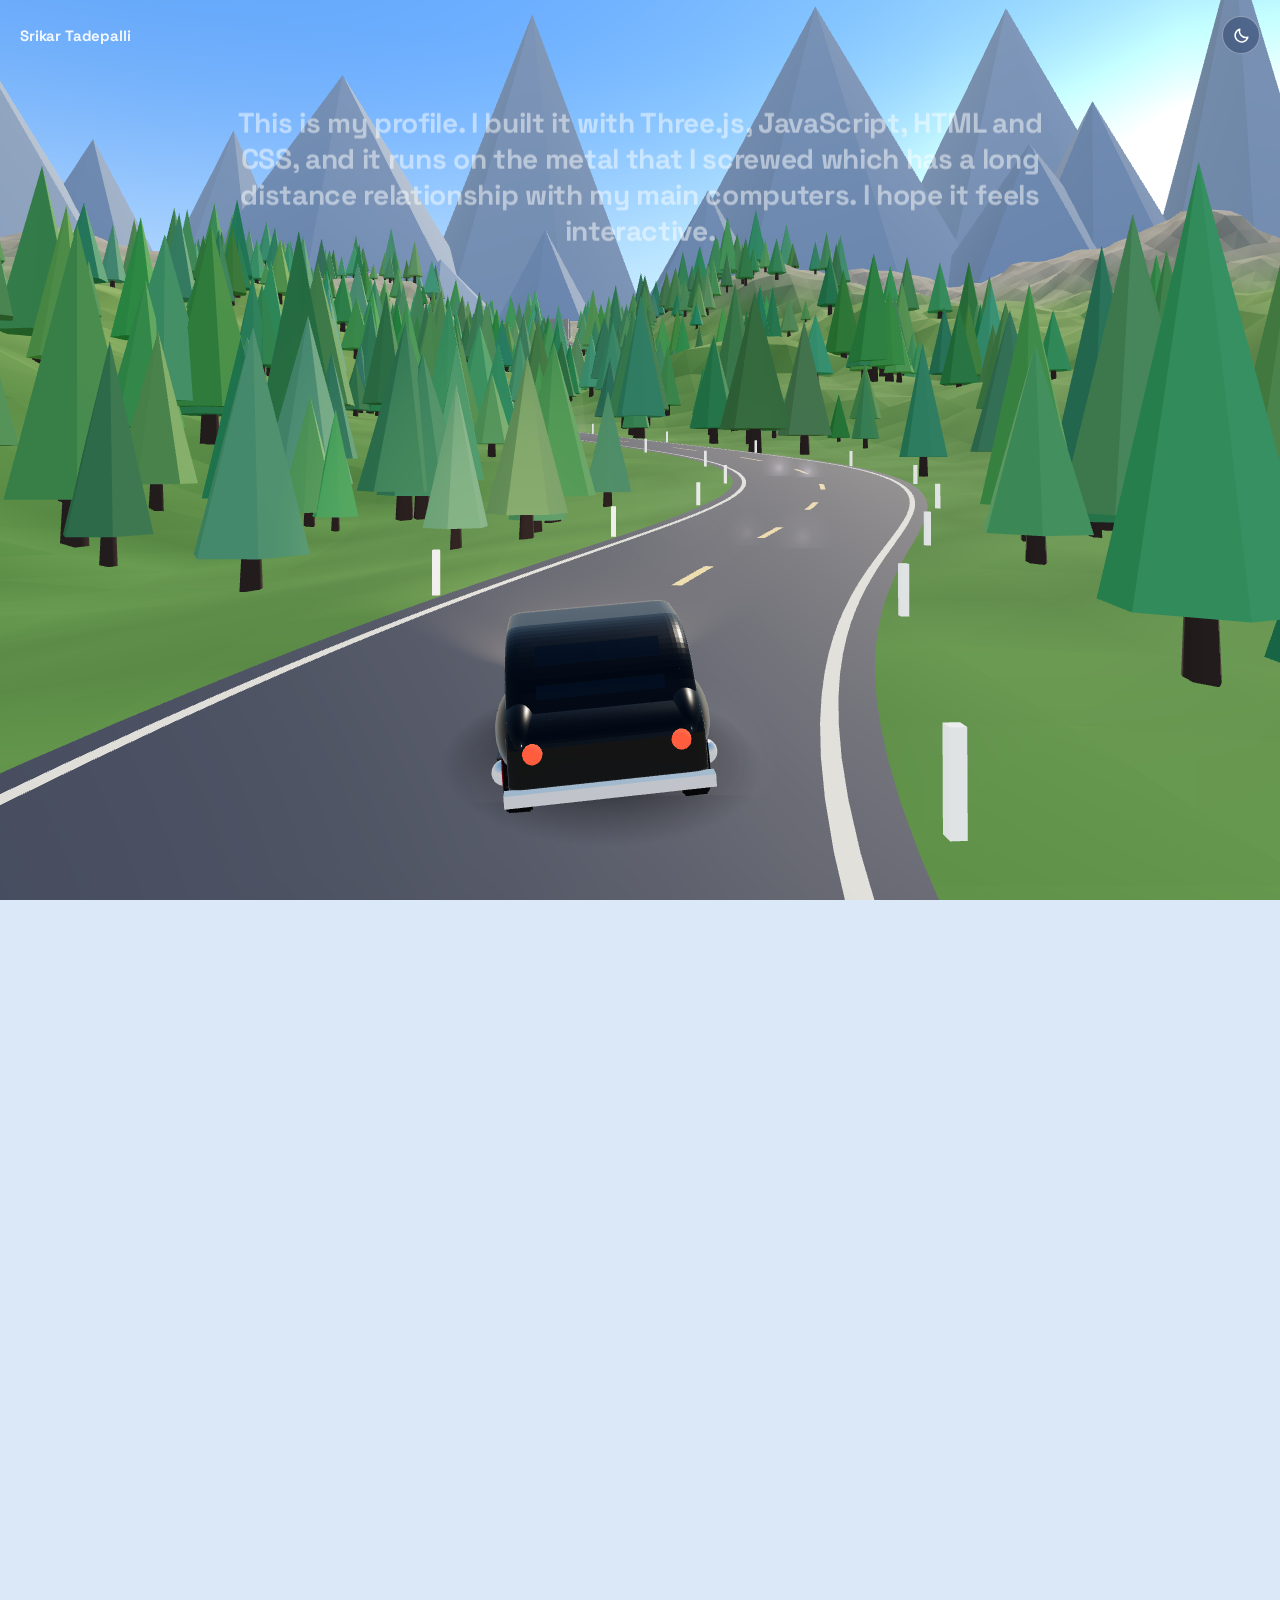
==== index.html @ aa0f2d12 "Initial commit: cinematic portfolio and classic version" ====
<!doctype html>
<html lang="en">
<head>
<meta charset="UTF-8">
<meta name="viewport" content="width=device-width, initial-scale=1.0, viewport-fit=cover">
<title>Srikar Tadepalli</title>
<meta name="description" content="Srikar Tadepalli: Computer Science graduate from Trinity College Dublin, focused on Cyber Security and AI architecture.">
<meta name="theme-color" content="#000000">
<script>try{var t=localStorage.getItem("theme");if(t!=="light"&&t!=="dark")t=matchMedia("(prefers-color-scheme: light)").matches?"light":"dark";document.documentElement.dataset.theme=t}catch(e){document.documentElement.dataset.theme="dark"}</script>
<link rel="icon" href="data:image/svg+xml,%3Csvg xmlns=%27http://www.w3.org/2000/svg%27 viewBox=%270 0 32 32%27%3E%3Crect width=%2732%27 height=%2732%27 rx=%277%27 fill=%27%23000%27/%3E%3Cpath d=%27M7 20h18l-2-7h-4l-2-3h-4l-2 3H9z%27 fill=%27%23fff%27/%3E%3C/svg%3E">
<link rel="preconnect" href="https://fonts.googleapis.com">
<link rel="preconnect" href="https://fonts.gstatic.com" crossorigin>
<link href="https://fonts.googleapis.com/css2?family=Space+Grotesk:wght@500;700&family=IBM+Plex+Sans:wght@400;500&display=swap" rel="stylesheet">
<link rel="stylesheet" href="style.css">
</head>
<body>
<div id="scroll-space"></div>
<canvas id="gl" aria-hidden="true"></canvas>
<div id="flash" aria-hidden="true"></div>
<div id="blackout" aria-hidden="true"></div>
<div id="themefade" aria-hidden="true"></div>

<header id="hud">
  <span class="brand">Srikar Tadepalli</span>
  <div class="hud-right">
    <button id="replay" type="button" hidden>Replay</button>
    <button id="theme" type="button" aria-label="Switch to light mode">
      <svg class="i-sun" viewBox="0 0 24 24" aria-hidden="true"><circle cx="12" cy="12" r="4.2"/><path d="M12 2.5v2.4M12 19.1v2.4M2.5 12h2.4M19.1 12h2.4M5.3 5.3l1.7 1.7M17 17l1.7 1.7M5.3 18.7L7 17M17 7l1.7-1.7"/></svg>
      <svg class="i-moon" viewBox="0 0 24 24" aria-hidden="true"><path d="M20 14.2A8.2 8.2 0 0 1 9.8 4a8.2 8.2 0 1 0 10.2 10.2z"/></svg>
    </button>
  </div>
</header>

<section id="intro">
  <h1>Srikar Tadepalli</h1>
  <p>Building secure systems, and the AI architecture behind them.</p>
  <div class="scroll-hint" aria-hidden="true"><span>No auto, always use manual mode</span><i></i></div>
</section>

<div id="narr">
    <p class="sky" data-in0="0.03" data-in1="0.055" data-out0="0.09" data-out1="0.11">This is my profile. I built it with Three.js, JavaScript, HTML and CSS, and it runs on the metal that I screwed which has a long distance relationship with my main computers. I hope it feels interactive.</p>
  <p class="sky" data-in0="0.11" data-in1="0.13" data-out0="0.155" data-out1="0.175">Inspired by <a href="https://www.awwwards.com/sites/joshuas-world" target="_blank" rel="noopener">Joshua's World</a> on Awwwards and <a href="https://animos.app" target="_blank" rel="noopener">animos.app</a>.</p>
  <p class="sky" data-in0="0.18" data-in1="0.20" data-out0="0.225" data-out1="0.245">Heads up, if I am hired the ride is going to be smooth but not like how this site is going to end.</p>
  <p class="sky big" data-in0="0.25" data-in1="0.27" data-out0="0.335" data-out1="0.375">Fasten your car belts.</p>
  <p class="doom" data-in0="0.70" data-in1="0.73" data-out0="0.782" data-out1="0.80">The tech industry is crashing down, and there are no humane jobs left in tech.</p>
</div>

<p id="hint">Tap a card to open it.</p>
<div id="access" aria-label="Cards"></div>

<section id="finale" aria-hidden="true" aria-label="Contact">
  <div class="fin-card">
    <div class="fin-num">06 / 06</div>
    <h2>Why this?</h2>
    <div class="fin-body detail-body"></div>
  </div>
</section>

<aside id="detail" aria-hidden="true" role="dialog" aria-modal="true" aria-labelledby="detail-title">
  <div class="detail-sheet">
    <button class="detail-close" type="button" aria-label="Close">
      <svg viewBox="0 0 24 24" aria-hidden="true"><path d="M6 6l12 12M18 6L6 18"/></svg>
    </button>
    <div class="detail-scroll">
      <div class="detail-num"></div>
      <h2 id="detail-title"></h2>
      <div class="detail-body"></div>
    </div>
  </div>
</aside>

<main id="fallback" hidden>
  <img class="avatar" src="assets/img/avatar.jpg" alt="Srikar Tadepalli">
  <h1>Srikar Tadepalli</h1>
  <p>Building secure systems, and the AI architecture behind them.</p>
  <div class="fb-list"></div>
</main>

<div id="loader"><span>Loading</span></div>

<noscript><p style="position:fixed;inset:0;display:grid;place-items:center;color:#fff;background:#000">This page needs JavaScript. Reach me at linkedin.com/in/srikartadepalli96</p></noscript>
<script type="module" src="main.js"></script>
</body>
</html>
---- style.css ----
:root { color-scheme: dark; --bg: #000; --veil: #000; --fade-bg: #000; --display: "Space Grotesk", "IBM Plex Sans", system-ui, sans-serif; --body: "IBM Plex Sans", system-ui, sans-serif; }
* { box-sizing: border-box; }
html, body { margin: 0; background: var(--bg); color: #fff; font-family: var(--body); -webkit-text-size-adjust: 100%; }
body.detail-open { overflow: hidden; }
#scroll-space { height: 950vh; pointer-events: none; }
body.fallback #scroll-space { display: none; }

#gl { position: fixed; inset: 0; width: 100%; height: 100%; display: block; z-index: 0; touch-action: pan-y; }
#flash, #blackout { position: fixed; inset: 0; pointer-events: none; opacity: 0; z-index: 5; }
#flash { background: #fff; }
#blackout { background: var(--veil); z-index: 6; }
#themefade { position: fixed; inset: 0; z-index: 90; pointer-events: none; opacity: 0; background: var(--fade-bg); transition: opacity .22s ease; }
#themefade.on { opacity: 1; }

/* HUD */
#hud { position: fixed; top: 0; left: 0; right: 0; z-index: 20; display: flex; justify-content: space-between; align-items: center; padding: max(16px, env(safe-area-inset-top)) 20px 0; pointer-events: none; }
#hud > * { pointer-events: auto; }
.hud-right { display: flex; align-items: center; gap: 8px; }
#theme { width: 38px; height: 38px; padding: 0; display: grid; place-items: center; border-radius: 50%; color: #fff; background: rgba(255,255,255,.12); border: 1px solid rgba(255,255,255,.22); cursor: pointer; backdrop-filter: blur(10px); -webkit-backdrop-filter: blur(10px); transition: background .2s; }
#theme:hover { background: rgba(255,255,255,.22); }
#theme svg { width: 19px; height: 19px; stroke: currentColor; stroke-width: 1.9; fill: none; stroke-linecap: round; stroke-linejoin: round; }
#theme .i-moon { display: none; }
html[data-theme="light"] #theme .i-sun { display: none; }
html[data-theme="light"] #theme .i-moon { display: block; }
.brand { font: 700 15px/1 var(--display); letter-spacing: -0.01em; opacity: 0; transition: opacity .4s; }
#hud.show-brand .brand { opacity: .9; }
#replay { font: 500 13px/1 var(--body); color: #fff; background: rgba(255,255,255,.12); border: 1px solid rgba(255,255,255,.22); border-radius: 999px; padding: 9px 15px; cursor: pointer; backdrop-filter: blur(10px); -webkit-backdrop-filter: blur(10px); transition: background .2s; }
#replay:hover { background: rgba(255,255,255,.22); }
#replay:focus-visible, #theme:focus-visible, .detail-close:focus-visible, .pill:focus-visible, .fb-card:focus-visible, #access button:focus-visible { outline: 2px solid #fff; outline-offset: 3px; }

/* Intro */
#intro { position: fixed; inset: 0; z-index: 10; display: flex; flex-direction: column; justify-content: flex-start; padding-top: clamp(84px, 15vh, 170px); align-items: flex-start; padding-left: clamp(22px, 7vw, 110px); padding-right: clamp(22px, 7vw, 110px); pointer-events: none; text-shadow: 0 2px 30px rgba(20,5,40,.55); }
#intro h1 { font: 700 clamp(28px, 5vw, 64px)/1 var(--display); letter-spacing: -0.03em; margin: 0; }
#intro p { font-size: clamp(15px, 1.7vw, 20px); line-height: 1.45; margin: 14px 0 0; max-width: 34ch; color: rgba(255,255,255,.82); }
.scroll-hint { position: absolute; bottom: max(26px, env(safe-area-inset-bottom)); left: 50%; transform: translateX(-50%); display: flex; flex-direction: column; align-items: center; gap: 10px; font-size: 13px; letter-spacing: .02em; color: rgba(255,255,255,.85); text-align: center; white-space: nowrap; }
.scroll-hint i { display: block; width: 1px; height: 38px; background: linear-gradient(#fff, rgba(255,255,255,0)); animation: drip 1.8s ease-in-out infinite; transform-origin: top; }
@keyframes drip { 0% { transform: scaleY(0); opacity: 1 } 60% { transform: scaleY(1); opacity: 1 } 100% { transform: scaleY(1); opacity: 0 } }

/* Narration: regular-weight text fading in across the sky; the fall line is DOM text too */
#narr { position: fixed; inset: 0; z-index: 12; pointer-events: none; }
#narr p { margin: 0; opacity: 0; will-change: opacity, transform; color: #fff; text-shadow: 0 2px 26px rgba(12,2,34,.6), 0 0 2px rgba(12,2,34,.25); }
#narr p.sky { position: absolute; left: 0; right: 0; margin: 0 auto; top: clamp(64px, 11vh, 120px); width: min(88vw, 860px); text-align: center; font: 700 clamp(18px, 2.2vw, 30px)/1.28 var(--display); letter-spacing: -0.012em; }
#narr p.sky.big { font-size: clamp(26px, 3.6vw, 48px); line-height: 1.12; }
#narr a { color: #fff; text-decoration: underline; text-underline-offset: 4px; text-decoration-thickness: 1px; pointer-events: none; }
#narr p.doom { position: fixed; left: 50%; bottom: clamp(70px, 14vh, 140px); transform: translateX(-50%); width: min(88vw, 30ch); text-align: center; font: 700 clamp(22px, 3.4vw, 40px)/1.12 var(--display); letter-spacing: -0.02em; }
@media (max-width: 640px) { #narr p.doom { bottom: auto; top: 26vh; } #narr p.sky { top: clamp(64px, 10vh, 100px); } }

#hint { position: fixed; z-index: 12; left: 50%; bottom: max(26px, env(safe-area-inset-bottom)); transform: translateX(-50%); margin: 0; font-size: 14px; color: rgba(255,255,255,.88); background: rgba(255,255,255,.1); border: 1px solid rgba(255,255,255,.18); padding: 9px 16px; border-radius: 999px; backdrop-filter: blur(10px); -webkit-backdrop-filter: blur(10px); opacity: 0; pointer-events: none; transition: opacity .5s; white-space: nowrap; }

/* keyboard access to the orbiting cards: hidden until focused */
#access { position: fixed; z-index: 14; left: 50%; bottom: 70px; transform: translateX(-50%); display: flex; flex-wrap: wrap; gap: 8px; justify-content: center; width: min(92vw, 640px); opacity: 0; pointer-events: none; }
#access:focus-within { opacity: 1; pointer-events: auto; }
#access button { font: 500 13px var(--body); color: #fff; background: rgba(20,20,30,.85); border: 1px solid rgba(255,255,255,.3); border-radius: 999px; padding: 8px 14px; cursor: pointer; }

/* Finale: "Why this?" pops after the crash */
#finale { position: fixed; inset: 0; top: 0; left: 0; right: 0; bottom: 0; z-index: 30; display: grid; place-items: center; padding: 20px; pointer-events: none; visibility: hidden; }
#finale.show { visibility: visible; }
.fin-card { width: min(100%, 580px); max-height: 88dvh; overflow-y: auto; border-radius: 30px; padding: clamp(24px, 4vw, 40px); background: linear-gradient(155deg, #3a3a42, #2a2a2f 55%, #1b1b20); box-shadow: 0 30px 80px rgba(0,0,0,.6), 0 0 0 1px rgba(255,255,255,.1) inset; transform: scale(.3) rotate(-9deg); opacity: 0; pointer-events: none; }
#finale.show .fin-card { animation: pop .75s cubic-bezier(.2,1.1,.3,1) .1s forwards; pointer-events: auto; }
@keyframes pop { 0% { transform: scale(.3) rotate(-9deg); opacity: 0 } 55% { transform: scale(1.06) rotate(1.2deg); opacity: 1 } 100% { transform: none; opacity: 1 } }
.fin-num { font: 500 15px var(--display); opacity: .7; }
.fin-card h2 { font: 700 clamp(30px, 6vw, 46px)/1.04 var(--display); letter-spacing: -0.025em; margin: 10px 0 20px; }

/* Detail card: compact, sized to its content */
#detail { position: fixed; inset: 0; z-index: 40; display: flex; align-items: center; justify-content: center; padding: 16px; background: rgba(0,0,0,0); visibility: hidden; transition: background .35s, visibility 0s .45s; }
#detail.open { visibility: visible; background: rgba(0,0,0,.6); transition: background .35s; }
.detail-sheet { position: relative; width: min(100%, 540px); max-height: min(80vh, 640px); max-height: min(80dvh, 640px); border-radius: 28px; background: var(--c); background: linear-gradient(160deg, color-mix(in srgb, var(--c) 100%, #fff 10%), var(--c) 55%, color-mix(in srgb, var(--c) 100%, #000 22%)); transform: translateY(22px) scale(.94); opacity: 0; transition: transform .42s cubic-bezier(.2,.9,.25,1), opacity .3s; box-shadow: 0 26px 70px rgba(0,0,0,.55), 0 0 0 1px rgba(255,255,255,.08) inset; overflow: hidden; display: flex; }
#detail.open .detail-sheet { transform: none; opacity: 1; }
.detail-close { position: absolute; top: 14px; right: 14px; z-index: 2; width: 38px; height: 38px; border-radius: 50%; border: 0; cursor: pointer; background: rgba(0,0,0,.28); display: grid; place-items: center; }
.detail-close svg { width: 18px; height: 18px; stroke: #fff; stroke-width: 2.4; fill: none; stroke-linecap: round; }
.detail-scroll { width: 100%; max-height: inherit; overflow-y: auto; overscroll-behavior: contain; padding: 26px 26px 28px; scrollbar-width: thin; scrollbar-color: rgba(255,255,255,.35) transparent; }
.detail-num { font: 500 15px var(--display); opacity: .7; color: var(--t); }
#detail-title { font: 700 clamp(24px, 5.2vw, 32px)/1.08 var(--display); letter-spacing: -0.025em; margin: 6px 44px 16px 0; color: var(--t); }
.detail-body { font-size: 15.5px; line-height: 1.6; color: #fff; }
.detail-body p { margin: 0 0 12px; }
.avatar { width: 64px; height: 64px; border-radius: 50%; object-fit: cover; object-position: 50% 15%; border: 2px solid rgba(255,255,255,.25); margin-bottom: 18px; display: block; }
.tech { display: flex; flex-wrap: wrap; gap: 12px 14px; margin-top: 16px; align-items: center; }
.ti { width: 28px; height: 28px; background: #fff; -webkit-mask: var(--icon) no-repeat center / contain; mask: var(--icon) no-repeat center / contain; opacity: .92; }
.ti.wide { width: 66px; }
.cta { display: flex; flex-wrap: wrap; gap: 12px; margin: 22px 0 10px; }
.pill { display: inline-flex; align-items: center; gap: 10px; font: 500 16px var(--body); color: #14141a; background: #fff; border: 0; border-radius: 999px; padding: 13px 20px; cursor: pointer; text-decoration: none; transition: transform .2s, box-shadow .2s; }
.pill:hover { transform: translateY(-2px); box-shadow: 0 8px 22px rgba(0,0,0,.35); }
.pill svg { width: 20px; height: 20px; stroke: #14141a; stroke-width: 2; fill: none; stroke-linecap: round; stroke-linejoin: round; }
.pill img { width: 20px; height: 20px; }
.mail-line { font-size: 14px; opacity: .75; margin: 0 0 6px; user-select: all; }
.credit { font-size: 14px; opacity: .75; margin: 14px 0 0; }
.credit a { color: #fff; text-underline-offset: 3px; }
.contact { display: flex; gap: 14px; margin-top: 14px; }
.contact a { width: 48px; height: 48px; border-radius: 50%; background: rgba(255,255,255,.12); display: grid; place-items: center; transition: background .2s, transform .2s; }
.contact a:hover { background: rgba(255,255,255,.22); transform: translateY(-2px); }
.contact img { width: 24px; height: 24px; }

/* No-WebGL / reduced-motion fallback */
#fallback { min-height: 100dvh; padding: 64px 22px 48px; max-width: 640px; margin: 0 auto; }
#fallback h1 { font: 700 clamp(30px, 7vw, 44px)/1 var(--display); letter-spacing: -0.03em; margin: 0; }
#fallback > p { color: rgba(255,255,255,.75); margin: 12px 0 28px; max-width: 34ch; line-height: 1.5; }
.fb-list { display: grid; gap: 12px; }
.fb-card { text-align: left; border: 0; border-radius: 22px; padding: 22px; color: var(--t); background: var(--c); background: linear-gradient(150deg, color-mix(in srgb, var(--c) 100%, #fff 10%), var(--c)); cursor: pointer; display: grid; gap: 14px; font-family: var(--display); }
.fb-card span { font-weight: 500; font-size: 14px; opacity: .72; }
.fb-card strong { font-weight: 700; font-size: 22px; letter-spacing: -0.02em; }

#loader { position: fixed; inset: 0; z-index: 100; background: var(--fade-bg); display: grid; place-items: center; font: 500 14px var(--body); color: rgba(255,255,255,.6); letter-spacing: .04em; transition: opacity .6s .1s, visibility 0s .7s; }
#loader.done { opacity: 0; visibility: hidden; }


/* ---------- Light mode (the original look above is dark mode) ---------- */
html[data-theme="light"] { color-scheme: light; --bg: #dbe8f8; --veil: #eaf2fe; --fade-bg: #eaf2ff; }
html[data-theme="light"] #replay, html[data-theme="light"] #theme { background: rgba(10,28,72,.36); border-color: rgba(255,255,255,.38); }
html[data-theme="light"] #replay:hover, html[data-theme="light"] #theme:hover { background: rgba(10,28,72,.5); }
html[data-theme="light"] body.veil .brand { color: #10224d; }
html[data-theme="light"] body.veil #replay, html[data-theme="light"] body.veil #theme { color: #10224d; background: rgba(255,255,255,.7); border-color: rgba(16,34,77,.2); }
html[data-theme="light"] #intro { text-shadow: 0 2px 22px rgba(8,26,80,.55); }
html[data-theme="light"] #narr p { text-shadow: none; }
html[data-theme="light"] #hint { background: rgba(10,28,72,.5); border-color: rgba(255,255,255,.3); }
html[data-theme="light"] .scroll-hint { text-shadow: 0 1px 10px rgba(8,26,80,.7); }
html[data-theme="light"] .fin-card { background: linear-gradient(155deg, #ffffff, #f2f6fd 58%, #e5ecf8); color: #12172b; box-shadow: 0 30px 80px rgba(20,40,90,.3), 0 0 0 1px rgba(16,34,77,.1) inset; }
html[data-theme="light"] .fin-card .detail-body, html[data-theme="light"] .fin-card .fin-num { color: #1c2340; }
html[data-theme="light"] .fin-card .pill { background: #12172b; color: #fff; }
html[data-theme="light"] .fin-card .pill svg { stroke: #fff; }
html[data-theme="light"] .fin-card .credit a { color: #12172b; }
html[data-theme="light"] .fin-card .contact a { background: rgba(18,23,43,.08); }
html[data-theme="light"] .fin-card .contact a:hover { background: rgba(18,23,43,.16); }
html[data-theme="light"] #fallback h1 { color: #12172b; }
html[data-theme="light"] #fallback > p { color: #3b4668; }
html[data-theme="light"] #fallback .avatar { border-color: rgba(18,23,43,.2); }
html[data-theme="light"] #loader { color: rgba(18,23,43,.6); }

@media (max-width: 560px) {
  #detail { padding: 12px; }
  .detail-sheet { max-height: 84vh; max-height: 84dvh; border-radius: 24px; }
  .detail-scroll { padding: 22px 20px 24px; }
  .fin-card { border-radius: 26px; }
  .pill { font-size: 15px; padding: 12px 16px; }
  #hint { font-size: 13px; padding: 8px 14px; }
  #narr p.doom { width: min(90vw, 26ch); }
}
@media (max-height: 520px) and (orientation: landscape) {
  .detail-sheet { max-height: 92vh; max-height: 92dvh; }
  .fin-card { max-height: 92dvh; }
  #intro h1 { font-size: clamp(24px, 4.2vw, 40px); }
}

@media (prefers-reduced-motion: reduce) {
  .scroll-hint i { animation: none; }
  .detail-sheet { transition-duration: .01s; }
  #finale.show .fin-card { animation-duration: .01s; }
}
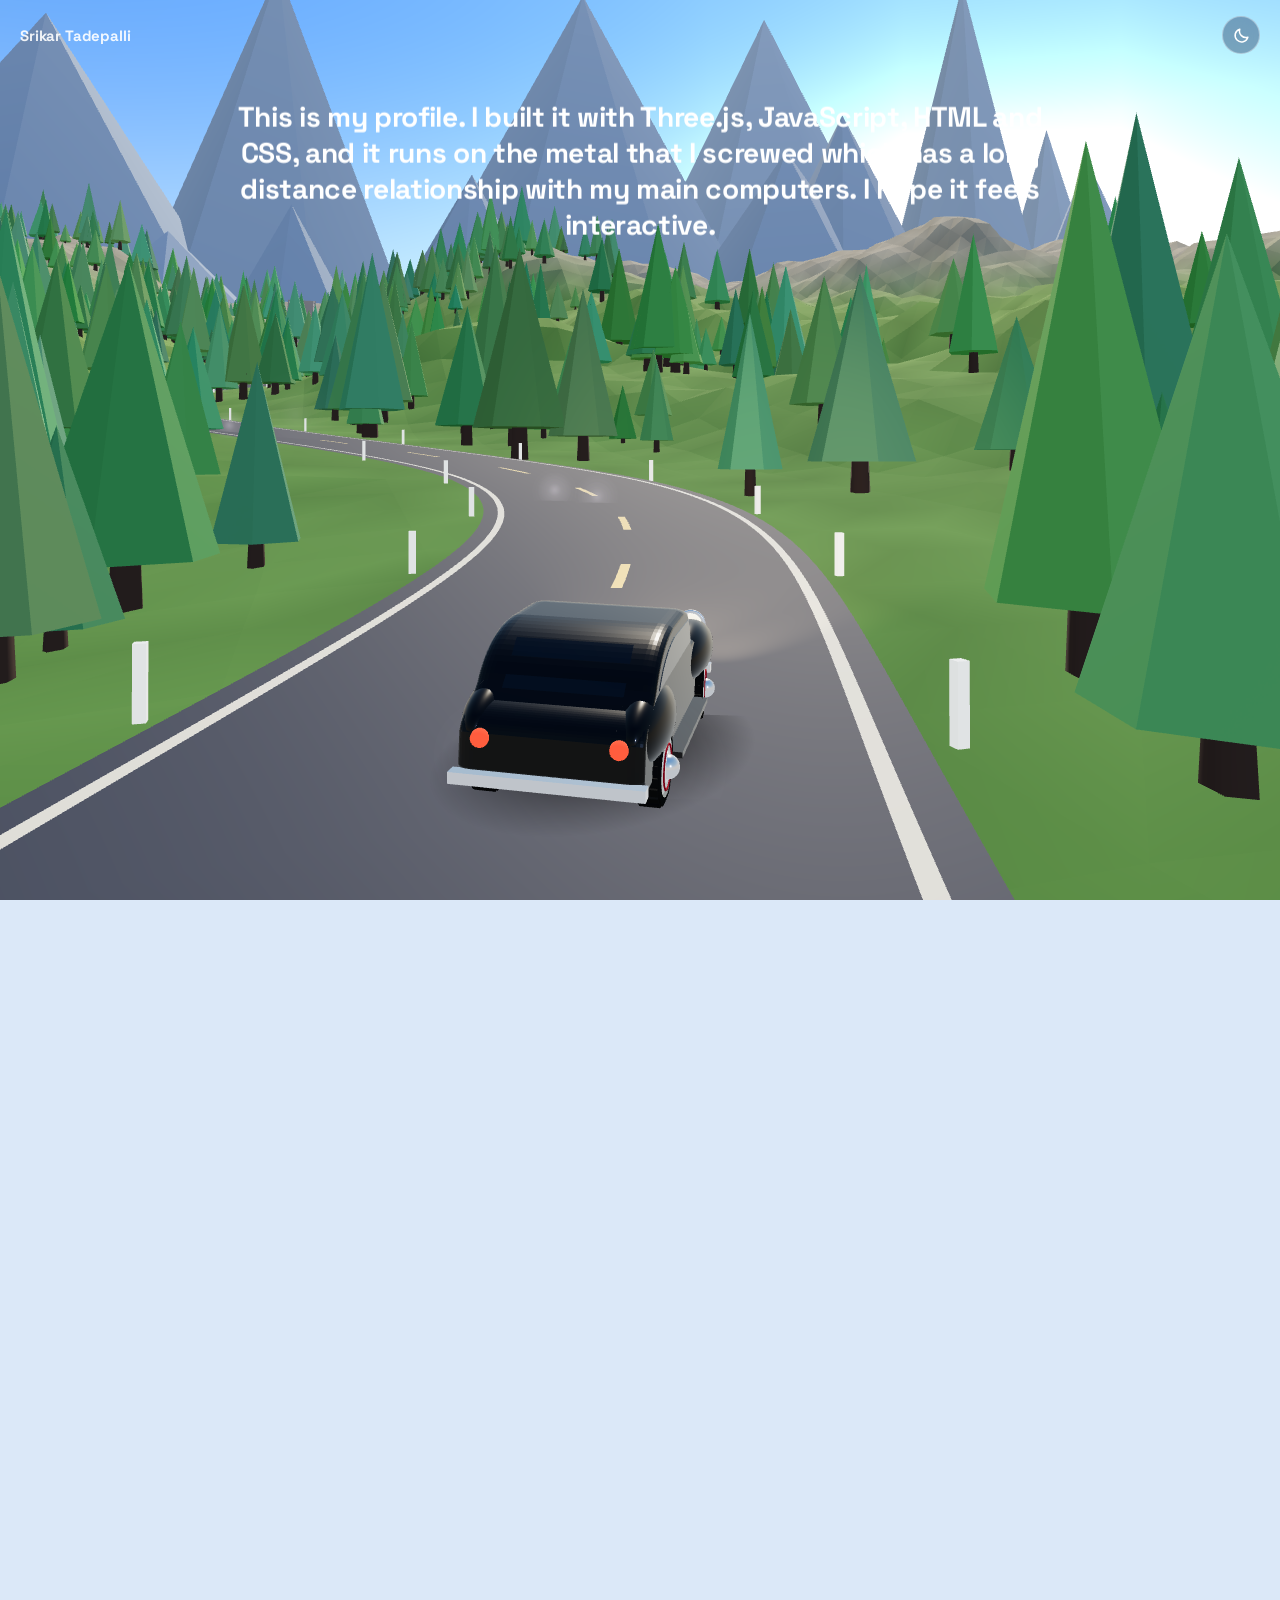
==== commit 60e6d071: "Add Lenis smooth scrolling" ====
--- a/index.html
+++ b/index.html
@@ -11,6 +11,7 @@
 <link rel="preconnect" href="https://fonts.googleapis.com">
 <link rel="preconnect" href="https://fonts.gstatic.com" crossorigin>
 <link href="https://fonts.googleapis.com/css2?family=Space+Grotesk:wght@500;700&family=IBM+Plex+Sans:wght@400;500&display=swap" rel="stylesheet">
+<link rel="stylesheet" href="vendor/lenis.css">
 <link rel="stylesheet" href="style.css">
 </head>
 <body>
@@ -49,7 +50,7 @@
 <div id="access" aria-label="Cards"></div>
 
 <section id="finale" aria-hidden="true" aria-label="Contact">
-  <div class="fin-card">
+  <div class="fin-card" data-lenis-prevent>
     <div class="fin-num">06 / 06</div>
     <h2>Why this?</h2>
     <div class="fin-body detail-body"></div>
@@ -61,7 +62,7 @@
     <button class="detail-close" type="button" aria-label="Close">
       <svg viewBox="0 0 24 24" aria-hidden="true"><path d="M6 6l12 12M18 6L6 18"/></svg>
     </button>
-    <div class="detail-scroll">
+    <div class="detail-scroll" data-lenis-prevent>
       <div class="detail-num"></div>
       <h2 id="detail-title"></h2>
       <div class="detail-body"></div>
--- a/vendor/lenis.css
+++ b/vendor/lenis.css
@@ -0,0 +1,26 @@
+html.lenis,
+html.lenis body {
+  height: auto;
+}
+
+.lenis:not(.lenis-autoToggle).lenis-stopped {
+  overflow: clip;
+}
+
+.lenis [data-lenis-prevent],
+.lenis [data-lenis-prevent-wheel],
+.lenis [data-lenis-prevent-touch],
+.lenis [data-lenis-prevent-vertical],
+.lenis [data-lenis-prevent-horizontal] {
+  overscroll-behavior: contain;
+}
+
+.lenis.lenis-smooth iframe {
+  pointer-events: none;
+}
+
+.lenis.lenis-autoToggle {
+  transition-property: overflow;
+  transition-duration: 1ms;
+  transition-behavior: allow-discrete;
+}
